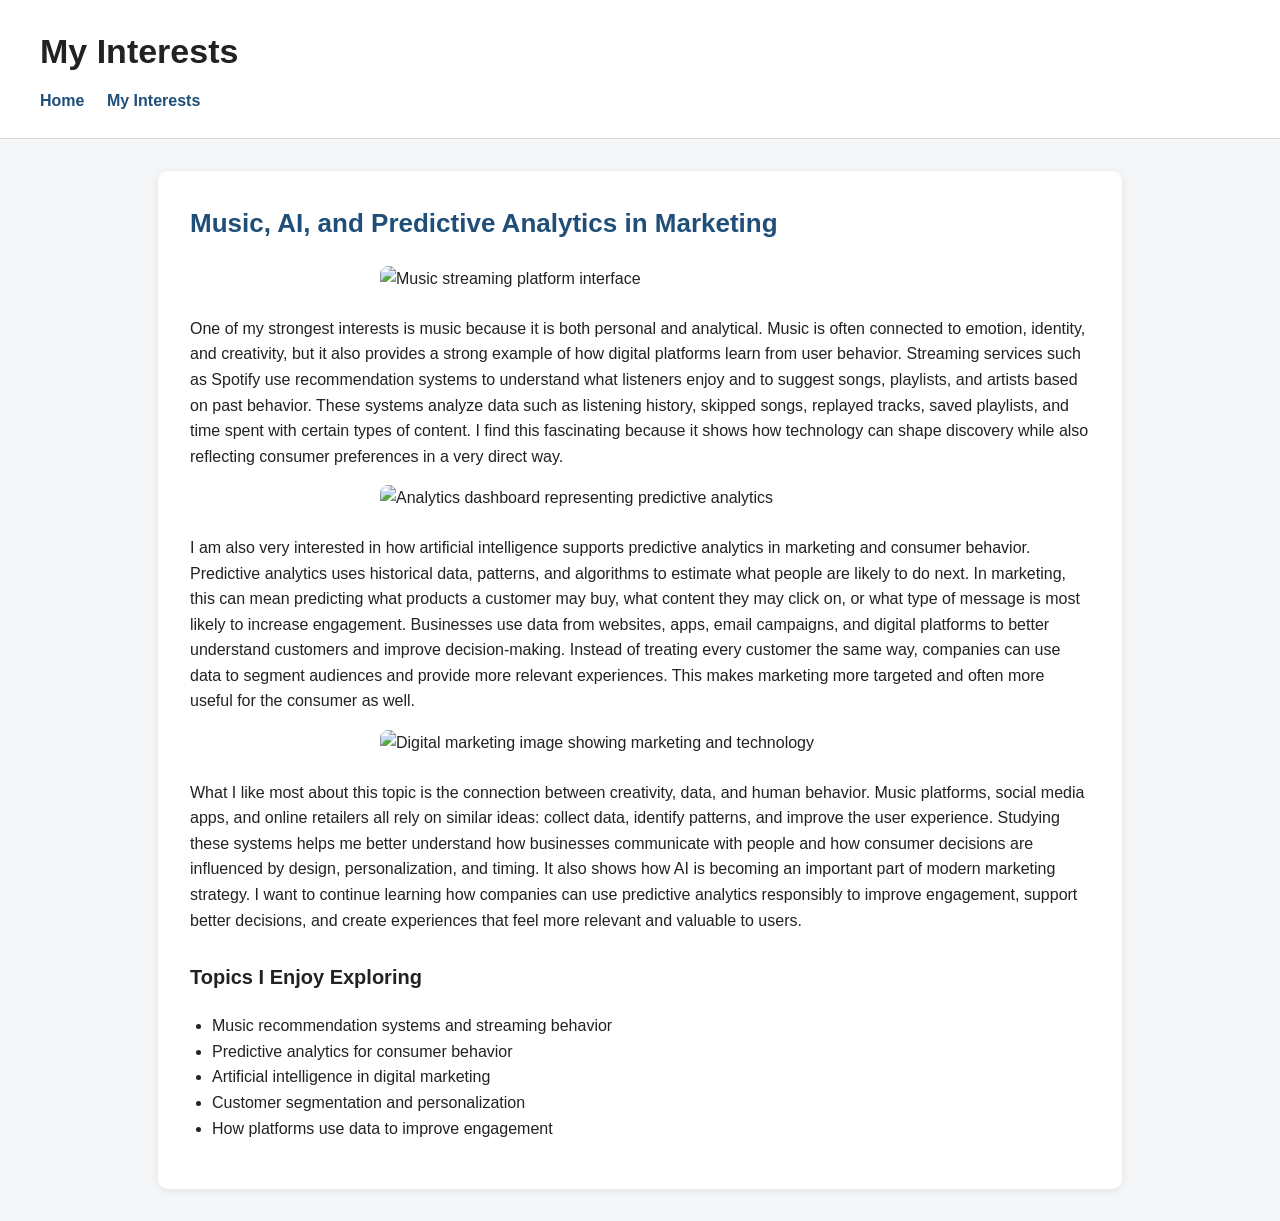
==== interests.html @ fb4663c6 "Add files via upload" ====
<!DOCTYPE html>
<html lang="en">
<head>
  <meta charset="UTF-8">
  <meta name="viewport" content="width=device-width, initial-scale=1.0">
  <title>My Interests | Maira Padani</title>
  <link rel="stylesheet" href="style.css">
</head>
<body>
  <header class="site-header">
    <h1>My Interests</h1>
    <nav class="site-nav">
      <a href="index.html">Home</a>
      <a href="interests.html">My Interests</a>
    </nav>
  </header>

  <main class="content-card">
    <section>
      <h2>Music, AI, and Predictive Analytics in Marketing</h2>

      <img src="images/Spotify.jpg" alt="Music streaming platform interface" class="interest-image">

      <p>
        One of my strongest interests is music because it is both personal and analytical. Music is often connected to emotion, identity, and creativity, but it also provides a strong example of how digital platforms learn from user behavior. Streaming services such as Spotify use recommendation systems to understand what listeners enjoy and to suggest songs, playlists, and artists based on past behavior. These systems analyze data such as listening history, skipped songs, replayed tracks, saved playlists, and time spent with certain types of content. I find this fascinating because it shows how technology can shape discovery while also reflecting consumer preferences in a very direct way.
      </p>

      <img src="images/analytics.jpg" alt="Analytics dashboard representing predictive analytics" class="interest-image">

      <p>
        I am also very interested in how artificial intelligence supports predictive analytics in marketing and consumer behavior. Predictive analytics uses historical data, patterns, and algorithms to estimate what people are likely to do next. In marketing, this can mean predicting what products a customer may buy, what content they may click on, or what type of message is most likely to increase engagement. Businesses use data from websites, apps, email campaigns, and digital platforms to better understand customers and improve decision-making. Instead of treating every customer the same way, companies can use data to segment audiences and provide more relevant experiences. This makes marketing more targeted and often more useful for the consumer as well.
      </p>

      <img src="images/digital_marketing.jpg" alt="Digital marketing image showing marketing and technology" class="interest-image">

      <p>
        What I like most about this topic is the connection between creativity, data, and human behavior. Music platforms, social media apps, and online retailers all rely on similar ideas: collect data, identify patterns, and improve the user experience. Studying these systems helps me better understand how businesses communicate with people and how consumer decisions are influenced by design, personalization, and timing. It also shows how AI is becoming an important part of modern marketing strategy. I want to continue learning how companies can use predictive analytics responsibly to improve engagement, support better decisions, and create experiences that feel more relevant and valuable to users.
      </p>

      <h3>Topics I Enjoy Exploring</h3>
      <ul>
        <li>Music recommendation systems and streaming behavior</li>
        <li>Predictive analytics for consumer behavior</li>
        <li>Artificial intelligence in digital marketing</li>
        <li>Customer segmentation and personalization</li>
        <li>How platforms use data to improve engagement</li>
      </ul>
    </section>
  </main>
</body>
</html>
---- style.css ----
body {
  margin: 0;
  font-family: Arial, Helvetica, sans-serif;
  background-color: #f4f6f8;
  color: #222222;
  line-height: 1.6;
}

.site-header {
  background-color: #ffffff;
  padding: 24px 40px;
  border-bottom: 1px solid #d9d9d9;
}

.site-header h1 {
  margin: 0 0 10px 0;
  font-size: 34px;
}

.site-nav a {
  margin-right: 18px;
  text-decoration: none;
  color: #1f4e79;
  font-weight: bold;
}

.site-nav a:hover {
  text-decoration: underline;
}

.content-card {
  max-width: 900px;
  margin: 32px auto;
  background-color: #ffffff;
  padding: 32px;
  border-radius: 10px;
  box-shadow: 0 2px 8px rgba(0, 0, 0, 0.08);
}

.profile-image,
.interest-image {
  display: block;
  max-width: 100%;
  height: auto;
  border-radius: 8px;
  margin: 0 auto 24px auto;
}

.profile-image {
  width: 280px;
}

.interest-image {
  width: 520px;
}

h2 {
  font-size: 26px;
  color: #1f4e79;
  margin-top: 0;
}

h3 {
  font-size: 20px;
  margin-top: 28px;
}

ul {
  padding-left: 22px;
}

.contact-section {
  margin-top: 32px;
  padding-top: 20px;
  border-top: 1px solid #dddddd;
}

a {
  color: #1f4e79;
}
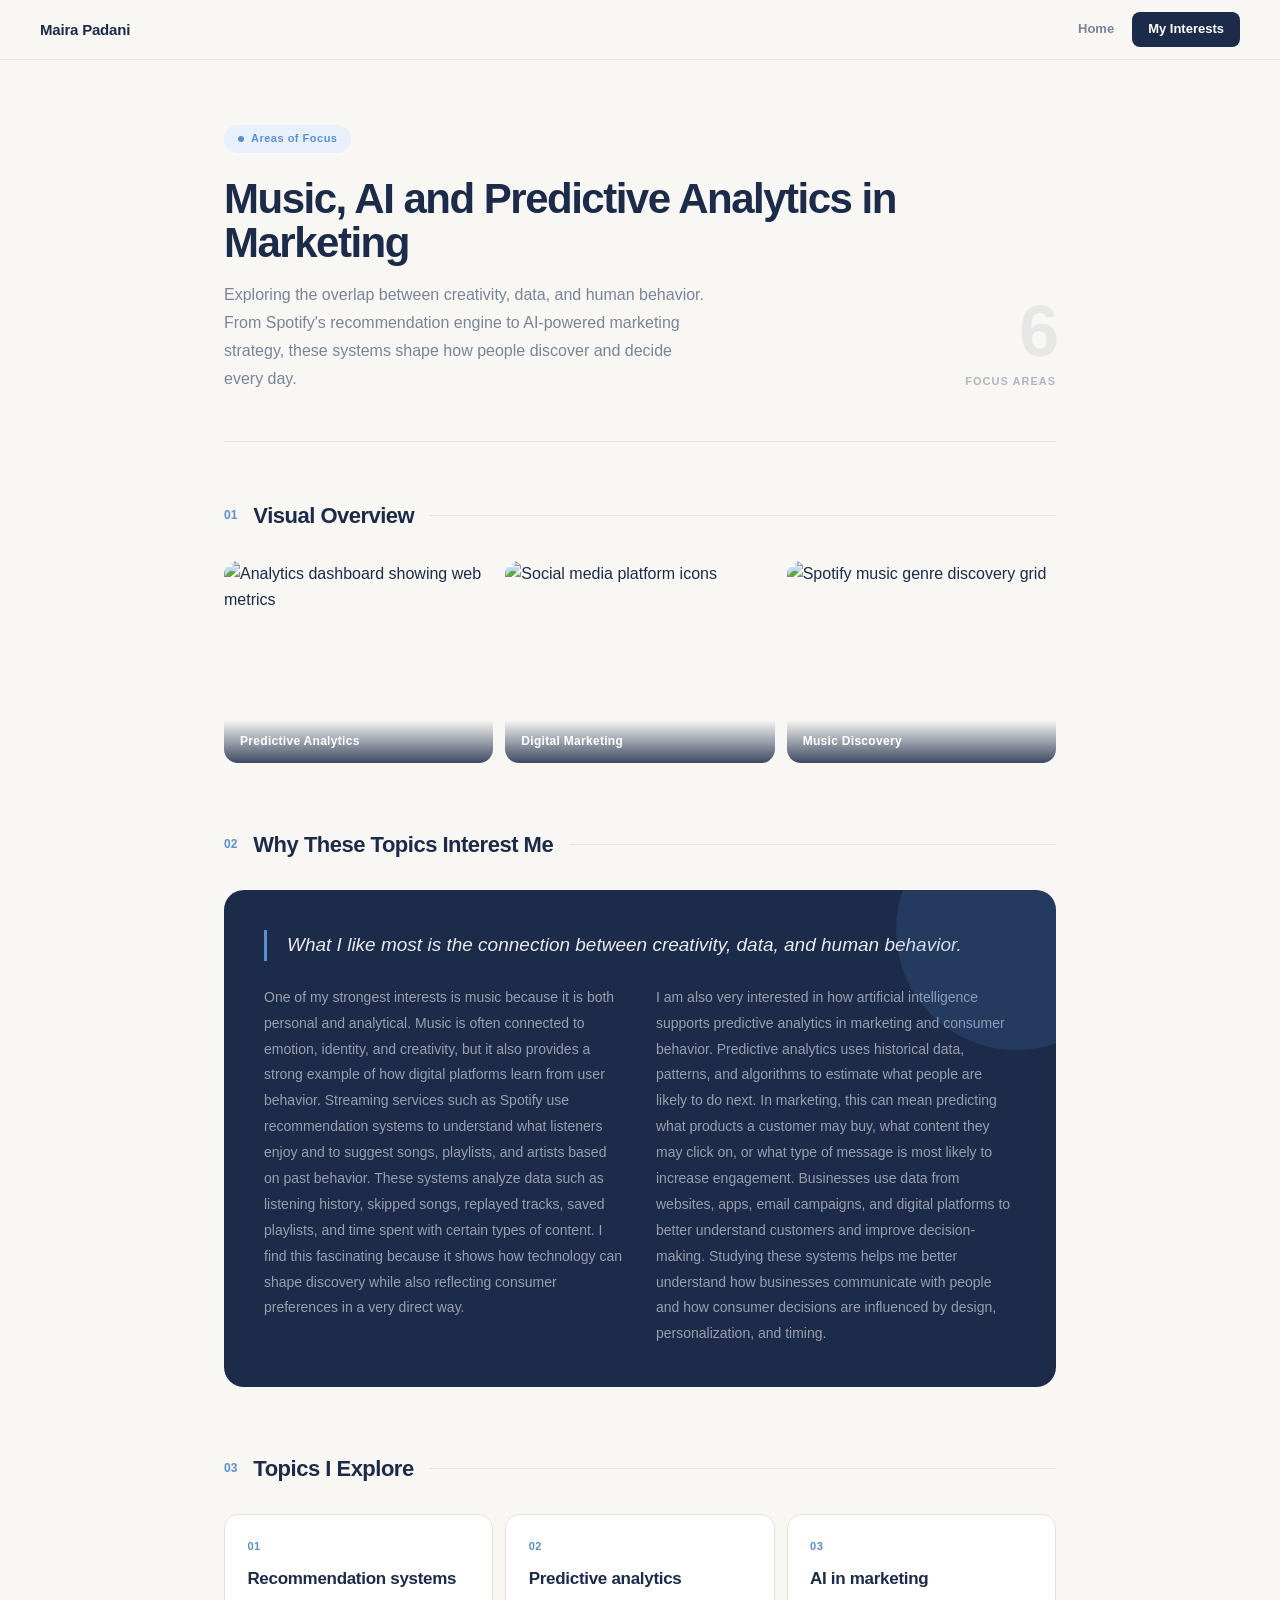
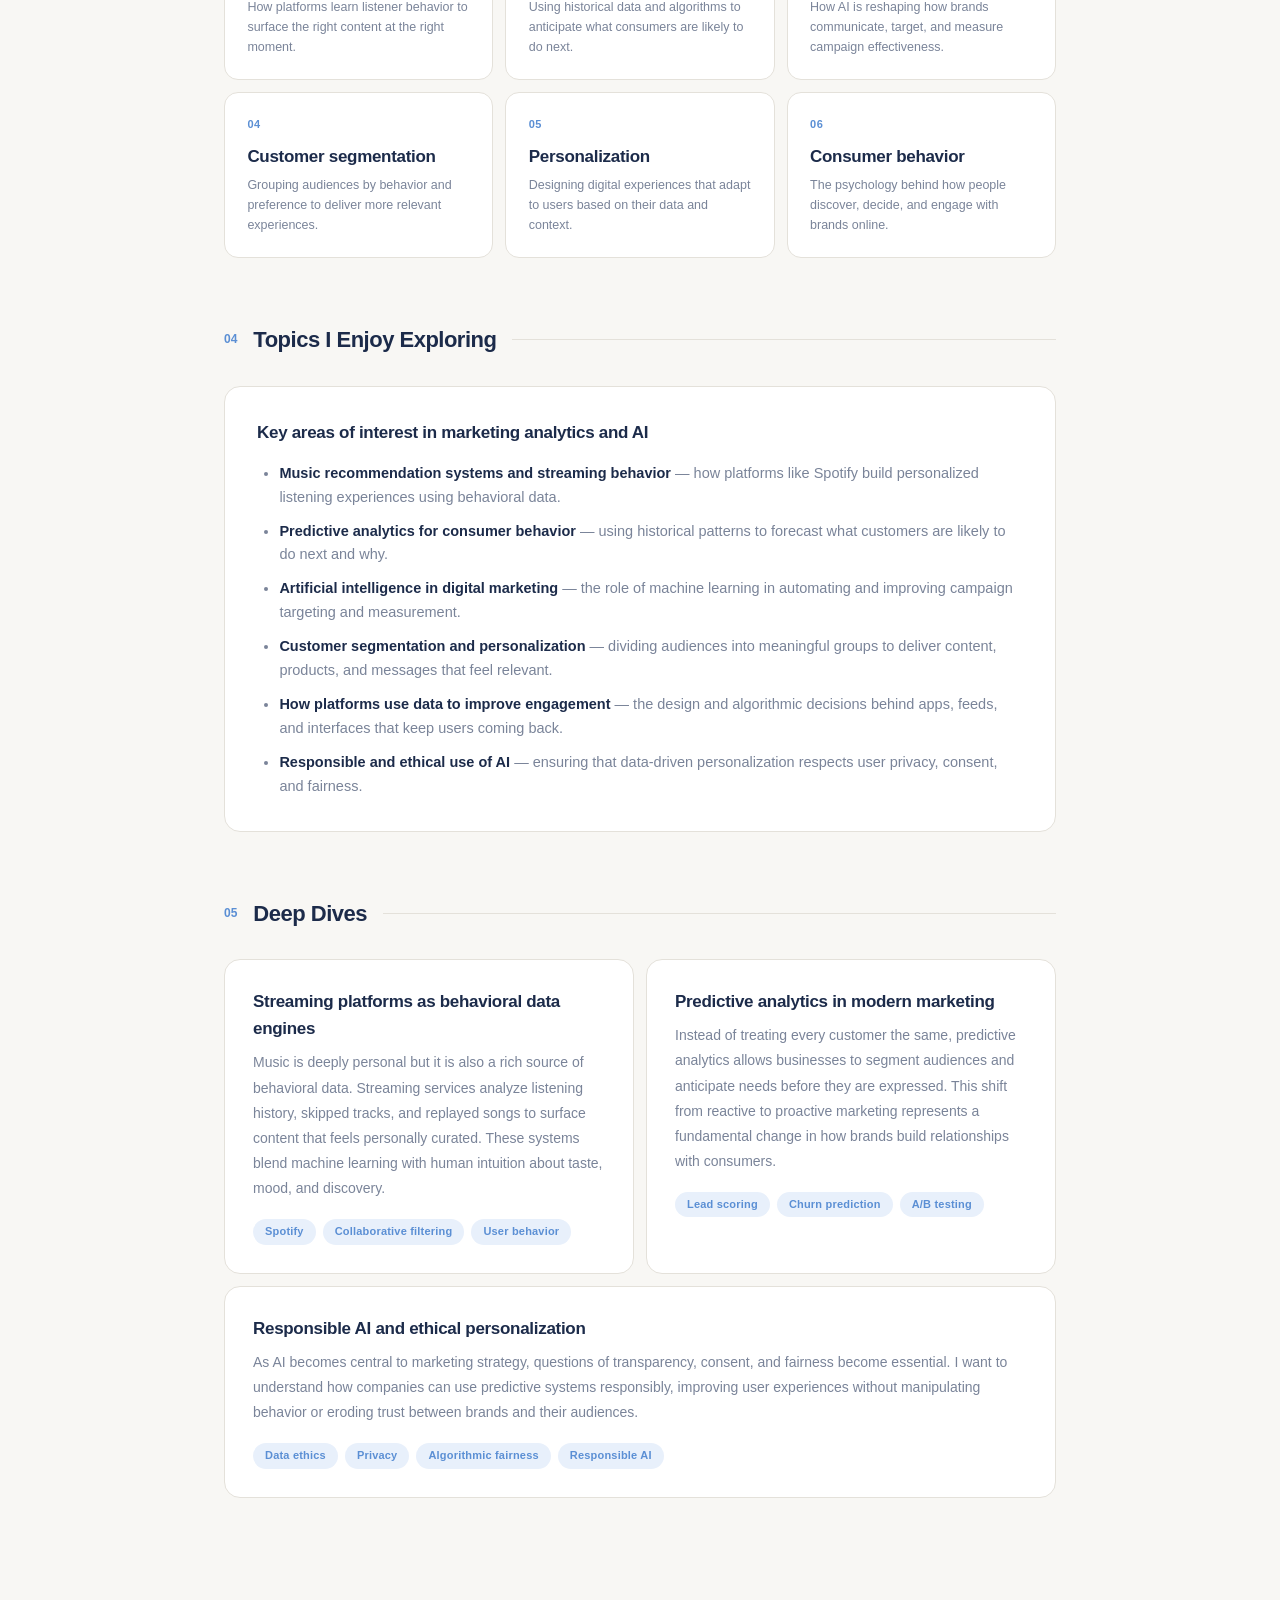
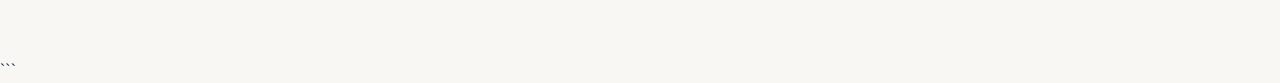
==== commit 1e626412: "Add files via upload" ====
--- a/interests.html
+++ b/interests.html
@@ -7,45 +7,201 @@
   <link rel="stylesheet" href="style.css">
 </head>
 <body>
-  <header class="site-header">
-    <h1>My Interests</h1>
-    <nav class="site-nav">
-      <a href="index.html">Home</a>
-      <a href="interests.html">My Interests</a>
-    </nav>
-  </header>
-
-  <main class="content-card">
-    <section>
-      <h2>Music, AI, and Predictive Analytics in Marketing</h2>
-
-      <img src="images/Spotify.jpg" alt="Music streaming platform interface" class="interest-image">
-
-      <p>
-        One of my strongest interests is music because it is both personal and analytical. Music is often connected to emotion, identity, and creativity, but it also provides a strong example of how digital platforms learn from user behavior. Streaming services such as Spotify use recommendation systems to understand what listeners enjoy and to suggest songs, playlists, and artists based on past behavior. These systems analyze data such as listening history, skipped songs, replayed tracks, saved playlists, and time spent with certain types of content. I find this fascinating because it shows how technology can shape discovery while also reflecting consumer preferences in a very direct way.
+
+<nav>
+  <a href="index.html" class="logo">Maira Padani</a>
+  <div class="nav-links">
+    <a href="index.html">Home</a>
+    <a href="interests.html" class="active">My Interests</a>
+  </div>
+</nav>
+
+<div class="page">
+
+  <!-- PAGE HEADING (smaller than h1 on home page) -->
+  <div class="int-hero">
+    <div class="int-hero-inner">
+      <div>
+        <div class="hero-chip">
+          <div class="hero-chip-dot"></div>
+          Areas of Focus
+        </div>
+        <h2>Music, AI and Predictive Analytics in Marketing</h2>
+        <p>
+          Exploring the overlap between creativity, data, and human behavior. From Spotify's
+          recommendation engine to AI-powered marketing strategy, these systems shape how
+          people discover and decide every day.
+        </p>
+      </div>
+      <div class="int-stat">
+        <span class="int-stat-num">6</span>
+        <span class="int-stat-label">Focus areas</span>
+      </div>
+    </div>
+  </div>
+
+  <!-- IMAGES -->
+  <div class="section">
+    <div class="section-row">
+      <span class="section-num">01</span>
+      <h2>Visual Overview</h2>
+      <div class="section-line"></div>
+    </div>
+    <div class="img-strip">
+      <div class="img-strip-item">
+        <img src="images/analytics.jpg" alt="Analytics dashboard showing web metrics">
+        <div class="img-strip-caption">Predictive Analytics</div>
+      </div>
+      <div class="img-strip-item">
+        <img src="images/digital_marketing.jpg" alt="Social media platform icons">
+        <div class="img-strip-caption">Digital Marketing</div>
+      </div>
+      <div class="img-strip-item">
+        <img src="images/spotify.jpg" alt="Spotify music genre discovery grid">
+        <div class="img-strip-caption">Music Discovery</div>
+      </div>
+    </div>
+  </div>
+
+  <!-- DESCRIPTIVE TEXT (200+ words) -->
+  <div class="section">
+    <div class="section-row">
+      <span class="section-num">02</span>
+      <h2>Why These Topics Interest Me</h2>
+      <div class="section-line"></div>
+    </div>
+    <div class="bio">
+      <p class="bio-quote">
+        What I like most is the connection between creativity, data, and human behavior.
       </p>
-
-      <img src="images/analytics.jpg" alt="Analytics dashboard representing predictive analytics" class="interest-image">
-
-      <p>
-        I am also very interested in how artificial intelligence supports predictive analytics in marketing and consumer behavior. Predictive analytics uses historical data, patterns, and algorithms to estimate what people are likely to do next. In marketing, this can mean predicting what products a customer may buy, what content they may click on, or what type of message is most likely to increase engagement. Businesses use data from websites, apps, email campaigns, and digital platforms to better understand customers and improve decision-making. Instead of treating every customer the same way, companies can use data to segment audiences and provide more relevant experiences. This makes marketing more targeted and often more useful for the consumer as well.
-      </p>
-
-      <img src="images/digital_marketing.jpg" alt="Digital marketing image showing marketing and technology" class="interest-image">
-
-      <p>
-        What I like most about this topic is the connection between creativity, data, and human behavior. Music platforms, social media apps, and online retailers all rely on similar ideas: collect data, identify patterns, and improve the user experience. Studying these systems helps me better understand how businesses communicate with people and how consumer decisions are influenced by design, personalization, and timing. It also shows how AI is becoming an important part of modern marketing strategy. I want to continue learning how companies can use predictive analytics responsibly to improve engagement, support better decisions, and create experiences that feel more relevant and valuable to users.
-      </p>
-
-      <h3>Topics I Enjoy Exploring</h3>
+      <div class="bio-cols">
+        <p>
+          One of my strongest interests is music because it is both personal and analytical.
+          Music is often connected to emotion, identity, and creativity, but it also provides
+          a strong example of how digital platforms learn from user behavior. Streaming services
+          such as Spotify use recommendation systems to understand what listeners enjoy and to
+          suggest songs, playlists, and artists based on past behavior. These systems analyze
+          data such as listening history, skipped songs, replayed tracks, saved playlists, and
+          time spent with certain types of content. I find this fascinating because it shows how
+          technology can shape discovery while also reflecting consumer preferences in a very
+          direct way.
+        </p>
+        <p>
+          I am also very interested in how artificial intelligence supports predictive analytics
+          in marketing and consumer behavior. Predictive analytics uses historical data, patterns,
+          and algorithms to estimate what people are likely to do next. In marketing, this can
+          mean predicting what products a customer may buy, what content they may click on, or
+          what type of message is most likely to increase engagement. Businesses use data from
+          websites, apps, email campaigns, and digital platforms to better understand customers
+          and improve decision-making. Studying these systems helps me better understand how
+          businesses communicate with people and how consumer decisions are influenced by design,
+          personalization, and timing.
+        </p>
+      </div>
+    </div>
+  </div>
+
+  <!-- TOPIC CARDS -->
+  <div class="section">
+    <div class="section-row">
+      <span class="section-num">03</span>
+      <h2>Topics I Explore</h2>
+      <div class="section-line"></div>
+    </div>
+    <div class="topic-grid">
+      <div class="topic-card">
+        <span class="topic-idx">01</span>
+        <h3>Recommendation systems</h3>
+        <p>How platforms learn listener behavior to surface the right content at the right moment.</p>
+      </div>
+      <div class="topic-card">
+        <span class="topic-idx">02</span>
+        <h3>Predictive analytics</h3>
+        <p>Using historical data and algorithms to anticipate what consumers are likely to do next.</p>
+      </div>
+      <div class="topic-card">
+        <span class="topic-idx">03</span>
+        <h3>AI in marketing</h3>
+        <p>How AI is reshaping how brands communicate, target, and measure campaign effectiveness.</p>
+      </div>
+      <div class="topic-card">
+        <span class="topic-idx">04</span>
+        <h3>Customer segmentation</h3>
+        <p>Grouping audiences by behavior and preference to deliver more relevant experiences.</p>
+      </div>
+      <div class="topic-card">
+        <span class="topic-idx">05</span>
+        <h3>Personalization</h3>
+        <p>Designing digital experiences that adapt to users based on their data and context.</p>
+      </div>
+      <div class="topic-card">
+        <span class="topic-idx">06</span>
+        <h3>Consumer behavior</h3>
+        <p>The psychology behind how people discover, decide, and engage with brands online.</p>
+      </div>
+    </div>
+  </div>
+
+  <!-- REQUIRED LIST -->
+  <div class="section">
+    <div class="section-row">
+      <span class="section-num">04</span>
+      <h2>Topics I Enjoy Exploring</h2>
+      <div class="section-line"></div>
+    </div>
+    <div class="interest-list-block">
+      <h3>Key areas of interest in marketing analytics and AI</h3>
       <ul>
-        <li>Music recommendation systems and streaming behavior</li>
-        <li>Predictive analytics for consumer behavior</li>
-        <li>Artificial intelligence in digital marketing</li>
-        <li>Customer segmentation and personalization</li>
-        <li>How platforms use data to improve engagement</li>
+        <li><strong>Music recommendation systems and streaming behavior</strong> — how platforms like Spotify build personalized listening experiences using behavioral data.</li>
+        <li><strong>Predictive analytics for consumer behavior</strong> — using historical patterns to forecast what customers are likely to do next and why.</li>
+        <li><strong>Artificial intelligence in digital marketing</strong> — the role of machine learning in automating and improving campaign targeting and measurement.</li>
+        <li><strong>Customer segmentation and personalization</strong> — dividing audiences into meaningful groups to deliver content, products, and messages that feel relevant.</li>
+        <li><strong>How platforms use data to improve engagement</strong> — the design and algorithmic decisions behind apps, feeds, and interfaces that keep users coming back.</li>
+        <li><strong>Responsible and ethical use of AI</strong> — ensuring that data-driven personalization respects user privacy, consent, and fairness.</li>
       </ul>
-    </section>
-  </main>
+    </div>
+  </div>
+
+  <!-- DEEP DIVES -->
+  <div class="section">
+    <div class="section-row">
+      <span class="section-num">05</span>
+      <h2>Deep Dives</h2>
+      <div class="section-line"></div>
+    </div>
+    <div class="detail-grid">
+      <div class="detail-card">
+        <h3>Streaming platforms as behavioral data engines</h3>
+        <p>Music is deeply personal but it is also a rich source of behavioral data. Streaming services analyze listening history, skipped tracks, and replayed songs to surface content that feels personally curated. These systems blend machine learning with human intuition about taste, mood, and discovery.</p>
+        <div class="tag-row">
+          <span class="tag">Spotify</span>
+          <span class="tag">Collaborative filtering</span>
+          <span class="tag">User behavior</span>
+        </div>
+      </div>
+      <div class="detail-card">
+        <h3>Predictive analytics in modern marketing</h3>
+        <p>Instead of treating every customer the same, predictive analytics allows businesses to segment audiences and anticipate needs before they are expressed. This shift from reactive to proactive marketing represents a fundamental change in how brands build relationships with consumers.</p>
+        <div class="tag-row">
+          <span class="tag">Lead scoring</span>
+          <span class="tag">Churn prediction</span>
+          <span class="tag">A/B testing</span>
+        </div>
+      </div>
+    </div>
+    <div class="detail-card-full">
+      <h3>Responsible AI and ethical personalization</h3>
+      <p>As AI becomes central to marketing strategy, questions of transparency, consent, and fairness become essential. I want to understand how companies can use predictive systems responsibly, improving user experiences without manipulating behavior or eroding trust between brands and their audiences.</p>
+      <div class="tag-row">
+        <span class="tag">Data ethics</span>
+        <span class="tag">Privacy</span>
+        <span class="tag">Algorithmic fairness</span>
+        <span class="tag">Responsible AI</span>
+      </div>
+    </div>
+  </div>
+
+</div>
 </body>
-</html>+</html>
+```
--- a/style.css
+++ b/style.css
@@ -1,80 +1,284 @@
+/* ===== RESET ===== */
+*, *::before, *::after { box-sizing: border-box; margin: 0; padding: 0; }
+
+/* ===== VARIABLES ===== */
+:root {
+  --bg: #f8f7f4;
+  --white: #ffffff;
+  --navy: #1c2b4a;
+  --blue: #5b8fd4;
+  --blue-soft: #e8f0fb;
+  --cream: #f2efe8;
+  --border: #e4e1da;
+  --border2: #ccc8bf;
+  --text: #1c2b4a;
+  --muted: #7a8499;
+  --dim: #b0b5c0;
+}
+
+/* ===== BASE ===== */
 body {
-  margin: 0;
-  font-family: Arial, Helvetica, sans-serif;
-  background-color: #f4f6f8;
-  color: #222222;
+  font-family: -apple-system, BlinkMacSystemFont, 'Segoe UI', sans-serif;
+  background: var(--bg);
+  color: var(--text);
   line-height: 1.6;
-}
-
-.site-header {
-  background-color: #ffffff;
-  padding: 24px 40px;
-  border-bottom: 1px solid #d9d9d9;
-}
-
-.site-header h1 {
-  margin: 0 0 10px 0;
-  font-size: 34px;
-}
-
-.site-nav a {
-  margin-right: 18px;
+  font-size: 16px;
+}
+
+/* ===== NAVIGATION ===== */
+nav {
+  position: sticky; top: 0; z-index: 100;
+  background: rgba(248,247,244,0.92);
+  backdrop-filter: blur(12px);
+  border-bottom: 1px solid var(--border);
+  padding: 0 2.5rem;
+  display: flex; align-items: center; justify-content: space-between;
+  height: 60px;
+}
+.logo {
+  font-size: 15px; font-weight: 700;
+  color: var(--navy); letter-spacing: -0.2px;
   text-decoration: none;
-  color: #1f4e79;
-  font-weight: bold;
-}
-
-.site-nav a:hover {
-  text-decoration: underline;
-}
-
-.content-card {
-  max-width: 900px;
-  margin: 32px auto;
-  background-color: #ffffff;
-  padding: 32px;
-  border-radius: 10px;
-  box-shadow: 0 2px 8px rgba(0, 0, 0, 0.08);
-}
-
-.profile-image,
-.interest-image {
-  display: block;
-  max-width: 100%;
-  height: auto;
-  border-radius: 8px;
-  margin: 0 auto 24px auto;
-}
-
-.profile-image {
-  width: 280px;
-}
-
-.interest-image {
-  width: 520px;
-}
-
+}
+.nav-links { display: flex; gap: 2px; }
+.nav-links a {
+  font-size: 13px; font-weight: 600; color: var(--muted);
+  padding: 7px 16px; border-radius: 8px;
+  text-decoration: none;
+  transition: background 0.12s, color 0.12s;
+}
+.nav-links a:hover { background: var(--cream); color: var(--navy); }
+.nav-links a.active { background: var(--navy); color: #fff; }
+
+/* ===== PAGE WRAPPER ===== */
+.page { max-width: 880px; margin: 0 auto; padding: 0 1.5rem 6rem; }
+
+/* ===== HERO ===== */
+.hero { padding: 5rem 0 4rem; }
+.hero-top {
+  display: flex; align-items: flex-start;
+  justify-content: space-between; gap: 2.5rem; margin-bottom: 3rem;
+}
+.hero-chip {
+  display: inline-flex; align-items: center; gap: 7px;
+  background: var(--blue-soft); color: var(--blue);
+  font-size: 11px; font-weight: 700; letter-spacing: 0.5px;
+  padding: 5px 14px; border-radius: 100px; margin-bottom: 1.5rem;
+}
+.hero-chip-dot { width: 6px; height: 6px; border-radius: 50%; background: var(--blue); }
+
+/* ===== HEADINGS ===== */
+h1 {
+  font-size: 64px; font-weight: 800;
+  color: var(--navy); line-height: 1.0;
+  letter-spacing: -2.5px; margin-bottom: 1.25rem;
+}
 h2 {
-  font-size: 26px;
-  color: #1f4e79;
-  margin-top: 0;
-}
-
+  font-size: 22px; font-weight: 800;
+  color: var(--navy); letter-spacing: -0.5px;
+}
 h3 {
-  font-size: 20px;
-  margin-top: 28px;
-}
-
-ul {
-  padding-left: 22px;
-}
-
-.contact-section {
-  margin-top: 32px;
-  padding-top: 20px;
-  border-top: 1px solid #dddddd;
-}
-
-a {
-  color: #1f4e79;
+  font-size: 17px; font-weight: 700;
+  color: var(--navy); letter-spacing: -0.3px;
+}
+h4 {
+  font-size: 15px; font-weight: 700;
+  color: var(--navy);
+}
+
+/* ===== HERO ELEMENTS ===== */
+.hero-desc {
+  font-size: 16px; color: var(--muted); line-height: 1.8;
+  max-width: 440px; font-weight: 400;
+}
+.profile-img {
+  width: 160px; height: 200px;
+  border-radius: 20px;
+  object-fit: cover; object-position: center top;
+  flex-shrink: 0; border: 1px solid var(--border);
+}
+.hero-bottom {
+  display: flex; align-items: center; justify-content: space-between;
+  flex-wrap: wrap; gap: 1.5rem;
+  padding-top: 2.5rem; border-top: 1px solid var(--border);
+}
+.hero-actions { display: flex; gap: 8px; }
+.btn-primary {
+  background: var(--navy); color: #fff; border: none; cursor: pointer;
+  font-size: 13px; font-weight: 700; padding: 11px 22px; border-radius: 10px;
+  text-decoration: none; display: inline-flex; align-items: center; gap: 7px;
+  transition: background 0.15s;
+}
+.btn-primary:hover { background: var(--blue); }
+.btn-ghost {
+  background: none; color: var(--navy);
+  border: 1.5px solid var(--border2); cursor: pointer;
+  font-size: 13px; font-weight: 700; padding: 11px 22px; border-radius: 10px;
+  text-decoration: none; display: inline-flex; align-items: center; gap: 7px;
+  transition: border-color 0.15s, color 0.15s;
+}
+.btn-ghost:hover { border-color: var(--blue); color: var(--blue); }
+.hero-tags { display: flex; gap: 8px; flex-wrap: wrap; }
+.hero-tag {
+  font-size: 12px; font-weight: 600; color: var(--dim);
+  background: var(--cream); padding: 5px 14px; border-radius: 100px;
+  border: 1px solid var(--border);
+}
+
+/* ===== SECTIONS ===== */
+.section { margin-bottom: 4rem; }
+.section-row {
+  display: flex; align-items: center; gap: 1rem;
+  margin-bottom: 1.75rem;
+}
+.section-num { font-size: 12px; font-weight: 800; color: var(--blue); }
+.section-line { flex: 1; height: 1px; background: var(--border); }
+
+/* ===== ABOUT CARDS ===== */
+.card-grid { display: grid; grid-template-columns: 1fr 1fr; gap: 12px; }
+.card {
+  background: var(--white); border: 1px solid var(--border);
+  border-radius: 16px; padding: 1.5rem;
+  transition: border-color 0.15s, transform 0.15s;
+}
+.card:hover { border-color: var(--border2); transform: translateY(-2px); }
+.card-label {
+  font-size: 10px; font-weight: 800; letter-spacing: 1.5px;
+  text-transform: uppercase; color: var(--blue); margin-bottom: 0.5rem;
+}
+.card p { font-size: 13.5px; color: var(--muted); line-height: 1.65; margin-top: 0.3rem; }
+
+/* ===== BIO BLOCK ===== */
+.bio {
+  background: var(--navy); border-radius: 20px;
+  padding: 2.5rem; position: relative; overflow: hidden;
+}
+.bio::before {
+  content: '';
+  position: absolute; top: -80px; right: -80px;
+  width: 240px; height: 240px; border-radius: 50%;
+  background: rgba(91,143,212,0.15); pointer-events: none;
+}
+.bio-quote {
+  font-size: 19px; font-weight: 500; color: rgba(255,255,255,0.9);
+  line-height: 1.6; margin-bottom: 1.5rem; font-style: italic;
+  border-left: 3px solid var(--blue); padding-left: 1.25rem;
+}
+.bio-cols { display: grid; grid-template-columns: 1fr 1fr; gap: 2rem; }
+.bio-cols p { font-size: 14px; color: rgba(255,255,255,0.55); line-height: 1.85; }
+
+/* ===== CONTACT ===== */
+.contact-list { display: flex; flex-direction: column; gap: 10px; }
+.contact-item {
+  display: flex; align-items: center; gap: 1rem;
+  background: var(--white); border: 1px solid var(--border);
+  border-radius: 14px; padding: 1.1rem 1.4rem;
+  transition: border-color 0.15s;
+}
+.contact-item:hover { border-color: var(--blue); }
+.contact-icon {
+  width: 40px; height: 40px; border-radius: 10px;
+  background: var(--blue-soft); color: var(--blue);
+  display: flex; align-items: center; justify-content: center; flex-shrink: 0;
+}
+.contact-item span {
+  font-size: 11px; font-weight: 700; color: var(--dim);
+  text-transform: uppercase; letter-spacing: 1px; display: block; margin-bottom: 2px;
+}
+.contact-item a { font-size: 14px; font-weight: 600; color: var(--navy); text-decoration: none; }
+.contact-item a:hover { color: var(--blue); }
+
+/* ===== INTERESTS PAGE HERO ===== */
+.int-hero { padding: 4rem 0 3rem; margin-bottom: 3.5rem; border-bottom: 1px solid var(--border); }
+.int-hero-inner { display: grid; grid-template-columns: 1fr auto; gap: 3rem; align-items: end; }
+.int-hero h2 {
+  font-size: 42px; font-weight: 800; color: var(--navy);
+  letter-spacing: -1.5px; line-height: 1.05; margin-bottom: 1rem;
+}
+.int-hero p { font-size: 16px; color: var(--muted); line-height: 1.75; max-width: 480px; }
+.int-stat { text-align: right; }
+.int-stat-num {
+  font-size: 72px; font-weight: 900; color: var(--navy);
+  opacity: 0.07; letter-spacing: -3px; line-height: 1; display: block;
+}
+.int-stat-label {
+  font-size: 11px; font-weight: 700; color: var(--dim);
+  text-transform: uppercase; letter-spacing: 1px;
+}
+
+/* ===== IMAGE STRIP ===== */
+.img-strip {
+  display: grid; grid-template-columns: repeat(3, 1fr);
+  gap: 12px; margin-bottom: 3.5rem;
+}
+.img-strip-item { position: relative; border-radius: 14px; overflow: hidden; aspect-ratio: 4/3; }
+.img-strip-item img {
+  width: 100%; height: 100%; object-fit: cover;
+  display: block; transition: transform 0.4s ease;
+}
+.img-strip-item:hover img { transform: scale(1.04); }
+.img-strip-caption {
+  position: absolute; bottom: 0; left: 0; right: 0;
+  padding: 0.75rem 1rem;
+  background: linear-gradient(to top, rgba(28,43,74,0.85) 0%, transparent 100%);
+  font-size: 12px; font-weight: 700; color: #fff; letter-spacing: 0.3px;
+}
+
+/* ===== TOPIC GRID ===== */
+.topic-grid {
+  display: grid; grid-template-columns: repeat(3, 1fr);
+  gap: 12px; margin-bottom: 3.5rem;
+}
+.topic-card {
+  background: var(--white); border: 1px solid var(--border);
+  border-radius: 14px; padding: 1.4rem;
+  transition: border-color 0.15s, transform 0.15s;
+}
+.topic-card:hover { border-color: var(--blue); transform: translateY(-2px); }
+.topic-idx {
+  font-size: 11px; font-weight: 800; color: var(--blue);
+  letter-spacing: 0.5px; margin-bottom: 0.6rem; display: block;
+}
+.topic-card p { font-size: 12.5px; color: var(--muted); line-height: 1.6; margin-top: 0.3rem; }
+
+/* ===== INTEREST LIST ===== */
+.interest-list-block {
+  background: var(--white); border: 1px solid var(--border);
+  border-radius: 16px; padding: 2rem; margin-bottom: 3.5rem;
+}
+.interest-list-block h3 { margin-bottom: 1rem; }
+.interest-list-block ul,
+.interest-list-block ol {
+  padding-left: 1.4rem; display: flex; flex-direction: column; gap: 10px;
+}
+.interest-list-block li { font-size: 14.5px; color: var(--muted); line-height: 1.65; }
+.interest-list-block li strong { color: var(--navy); font-weight: 700; }
+
+/* ===== DETAIL CARDS ===== */
+.detail-grid { display: grid; grid-template-columns: 1fr 1fr; gap: 12px; margin-bottom: 12px; }
+.detail-card, .detail-card-full {
+  background: var(--white); border: 1px solid var(--border);
+  border-radius: 16px; padding: 1.75rem;
+}
+.detail-card p, .detail-card-full p {
+  font-size: 14px; color: var(--muted); line-height: 1.8; margin-top: 0.5rem;
+}
+
+/* ===== TAGS ===== */
+.tag-row { display: flex; flex-wrap: wrap; gap: 7px; margin-top: 1.1rem; }
+.tag {
+  background: var(--blue-soft); color: var(--blue);
+  font-size: 11px; font-weight: 700; padding: 4px 12px;
+  border-radius: 100px; letter-spacing: 0.2px;
+}
+
+/* ===== RESPONSIVE ===== */
+@media (max-width: 620px) {
+  h1 { font-size: 42px; }
+  .profile-img { width: 110px; height: 140px; }
+  .card-grid, .bio-cols, .topic-grid, .img-strip,
+  .detail-grid, .int-hero-inner { grid-template-columns: 1fr; }
+  .int-stat { display: none; }
+  nav { padding: 0 1rem; }
+  .page { padding: 0 1rem 4rem; }
 }
